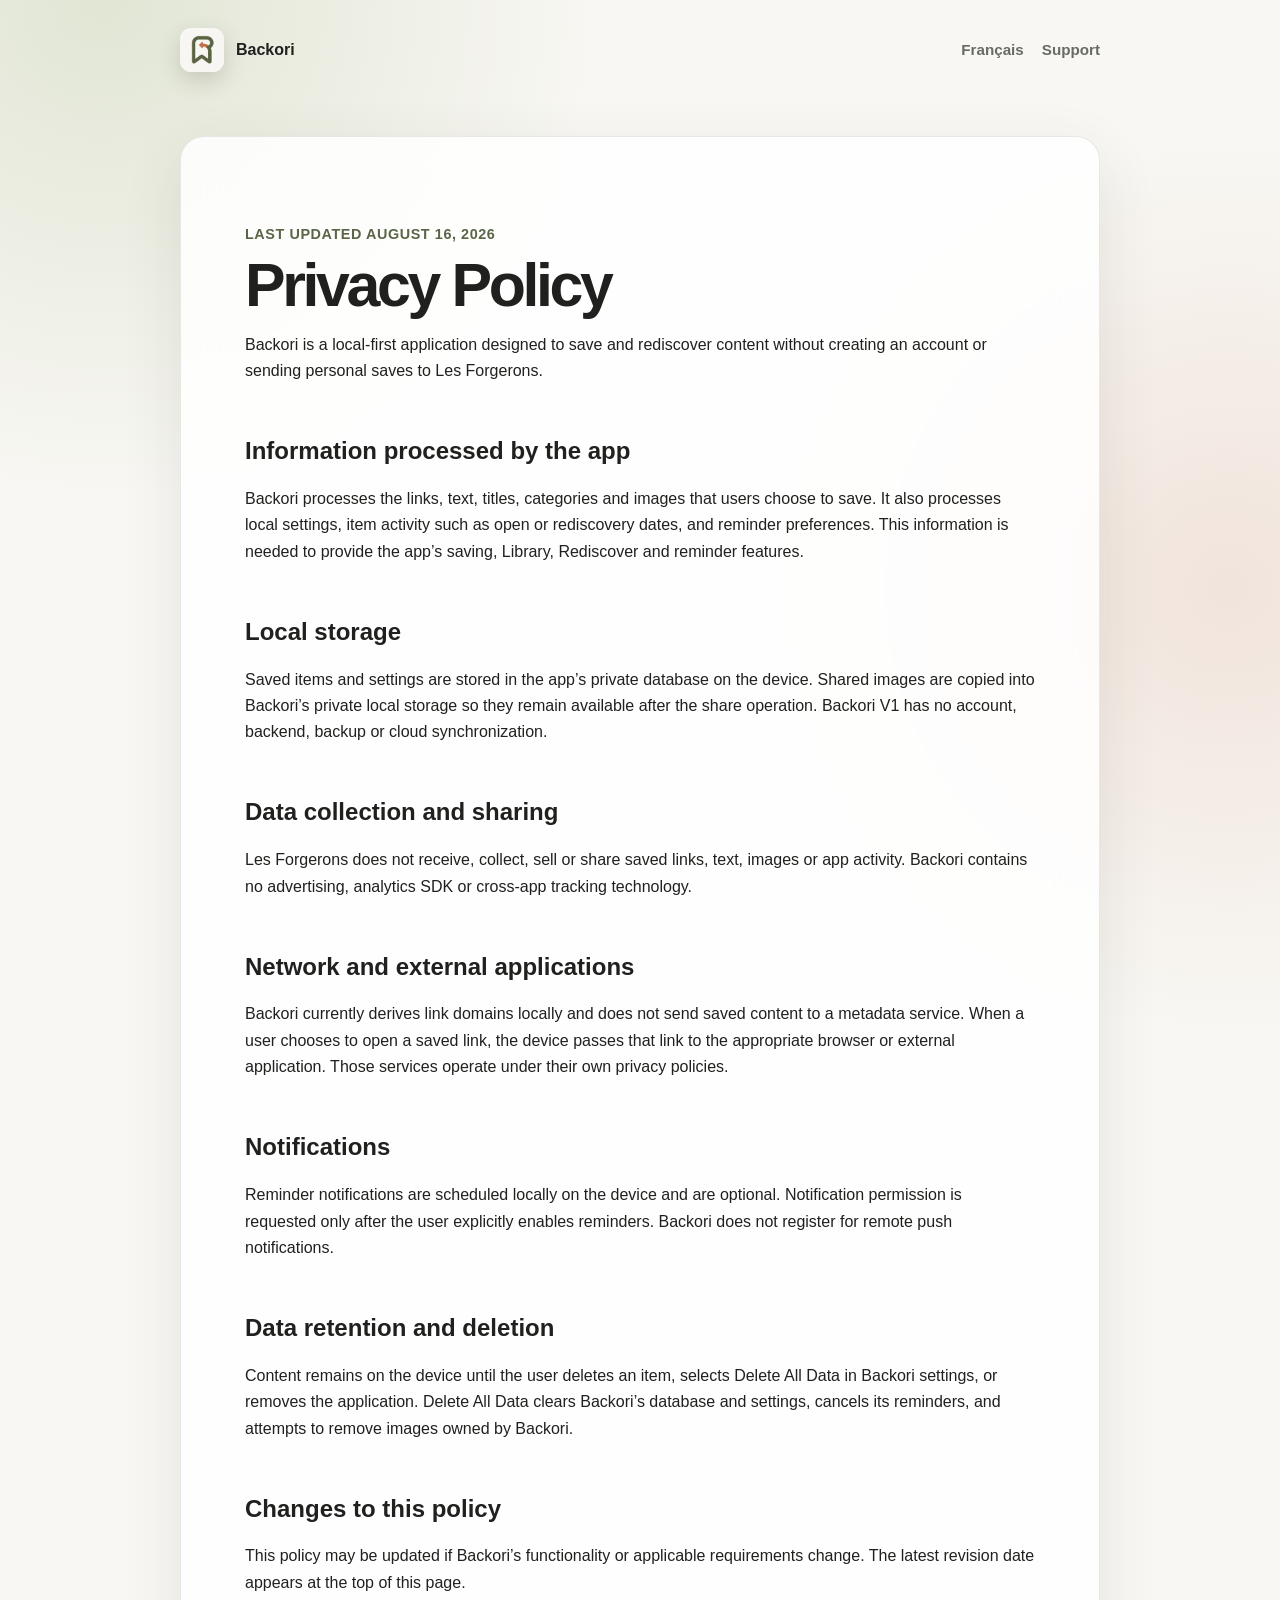
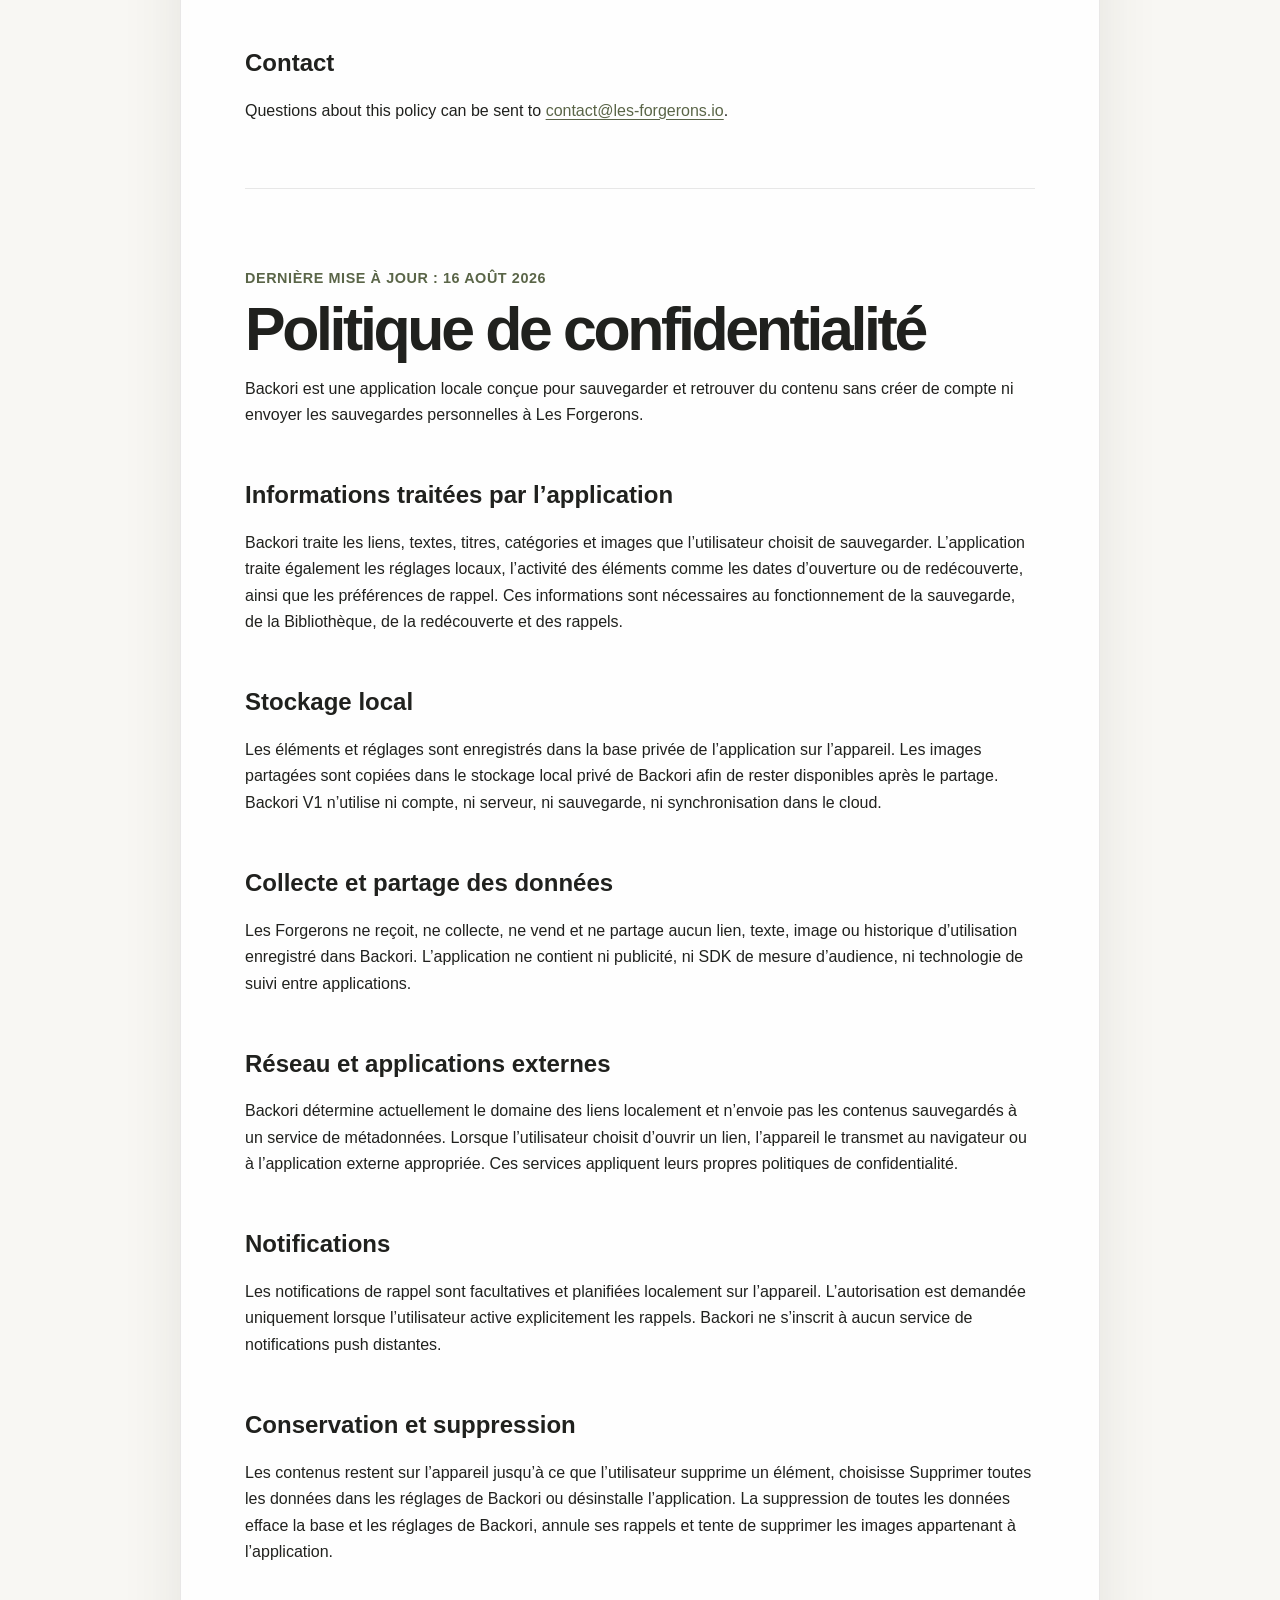
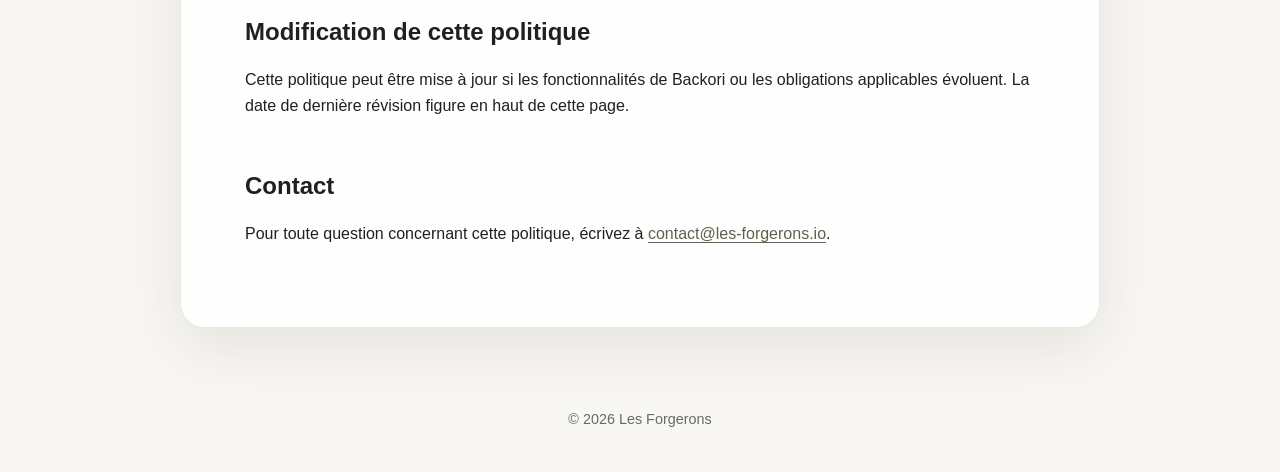
==== privacy/index.html @ 923e7c74 "Publish Backori support and privacy pages" ====
<!doctype html>
<html lang="en">
  <head>
    <meta charset="utf-8">
    <meta name="viewport" content="width=device-width, initial-scale=1">
    <meta name="description" content="Backori privacy policy.">
    <title>Privacy Policy — Backori</title>
    <link rel="icon" href="../assets/app-icon.png">
    <link rel="stylesheet" href="../styles.css">
  </head>
  <body>
    <div class="shell">
      <header>
        <a class="brand" href="../">
          <img src="../assets/app-icon.png" alt="">
          <span>Backori</span>
        </a>
        <nav aria-label="Main navigation">
          <a href="#fr">Français</a>
          <a href="../support/">Support</a>
        </nav>
      </header>

      <main class="document">
        <section class="language-block" lang="en">
          <p class="eyebrow">Last updated August 16, 2026</p>
          <h1>Privacy Policy</h1>
          <p>Backori is a local-first application designed to save and rediscover content without creating an account or sending personal saves to Les Forgerons.</p>

          <h2>Information processed by the app</h2>
          <p>Backori processes the links, text, titles, categories and images that users choose to save. It also processes local settings, item activity such as open or rediscovery dates, and reminder preferences. This information is needed to provide the app’s saving, Library, Rediscover and reminder features.</p>

          <h2>Local storage</h2>
          <p>Saved items and settings are stored in the app’s private database on the device. Shared images are copied into Backori’s private local storage so they remain available after the share operation. Backori V1 has no account, backend, backup or cloud synchronization.</p>

          <h2>Data collection and sharing</h2>
          <p>Les Forgerons does not receive, collect, sell or share saved links, text, images or app activity. Backori contains no advertising, analytics SDK or cross-app tracking technology.</p>

          <h2>Network and external applications</h2>
          <p>Backori currently derives link domains locally and does not send saved content to a metadata service. When a user chooses to open a saved link, the device passes that link to the appropriate browser or external application. Those services operate under their own privacy policies.</p>

          <h2>Notifications</h2>
          <p>Reminder notifications are scheduled locally on the device and are optional. Notification permission is requested only after the user explicitly enables reminders. Backori does not register for remote push notifications.</p>

          <h2>Data retention and deletion</h2>
          <p>Content remains on the device until the user deletes an item, selects Delete All Data in Backori settings, or removes the application. Delete All Data clears Backori’s database and settings, cancels its reminders, and attempts to remove images owned by Backori.</p>

          <h2>Changes to this policy</h2>
          <p>This policy may be updated if Backori’s functionality or applicable requirements change. The latest revision date appears at the top of this page.</p>

          <h2>Contact</h2>
          <p>Questions about this policy can be sent to <a href="mailto:contact@les-forgerons.io">contact@les-forgerons.io</a>.</p>
        </section>

        <section class="language-block" id="fr" lang="fr">
          <p class="eyebrow">Dernière mise à jour : 16 août 2026</p>
          <h1>Politique de confidentialité</h1>
          <p>Backori est une application locale conçue pour sauvegarder et retrouver du contenu sans créer de compte ni envoyer les sauvegardes personnelles à Les Forgerons.</p>

          <h2>Informations traitées par l’application</h2>
          <p>Backori traite les liens, textes, titres, catégories et images que l’utilisateur choisit de sauvegarder. L’application traite également les réglages locaux, l’activité des éléments comme les dates d’ouverture ou de redécouverte, ainsi que les préférences de rappel. Ces informations sont nécessaires au fonctionnement de la sauvegarde, de la Bibliothèque, de la redécouverte et des rappels.</p>

          <h2>Stockage local</h2>
          <p>Les éléments et réglages sont enregistrés dans la base privée de l’application sur l’appareil. Les images partagées sont copiées dans le stockage local privé de Backori afin de rester disponibles après le partage. Backori V1 n’utilise ni compte, ni serveur, ni sauvegarde, ni synchronisation dans le cloud.</p>

          <h2>Collecte et partage des données</h2>
          <p>Les Forgerons ne reçoit, ne collecte, ne vend et ne partage aucun lien, texte, image ou historique d’utilisation enregistré dans Backori. L’application ne contient ni publicité, ni SDK de mesure d’audience, ni technologie de suivi entre applications.</p>

          <h2>Réseau et applications externes</h2>
          <p>Backori détermine actuellement le domaine des liens localement et n’envoie pas les contenus sauvegardés à un service de métadonnées. Lorsque l’utilisateur choisit d’ouvrir un lien, l’appareil le transmet au navigateur ou à l’application externe appropriée. Ces services appliquent leurs propres politiques de confidentialité.</p>

          <h2>Notifications</h2>
          <p>Les notifications de rappel sont facultatives et planifiées localement sur l’appareil. L’autorisation est demandée uniquement lorsque l’utilisateur active explicitement les rappels. Backori ne s’inscrit à aucun service de notifications push distantes.</p>

          <h2>Conservation et suppression</h2>
          <p>Les contenus restent sur l’appareil jusqu’à ce que l’utilisateur supprime un élément, choisisse Supprimer toutes les données dans les réglages de Backori ou désinstalle l’application. La suppression de toutes les données efface la base et les réglages de Backori, annule ses rappels et tente de supprimer les images appartenant à l’application.</p>

          <h2>Modification de cette politique</h2>
          <p>Cette politique peut être mise à jour si les fonctionnalités de Backori ou les obligations applicables évoluent. La date de dernière révision figure en haut de cette page.</p>

          <h2>Contact</h2>
          <p>Pour toute question concernant cette politique, écrivez à <a href="mailto:contact@les-forgerons.io">contact@les-forgerons.io</a>.</p>
        </section>
      </main>

      <footer>© 2026 Les Forgerons</footer>
    </div>
  </body>
</html>
---- styles.css ----
:root {
  color-scheme: light dark;
  --background: #f8f7f3;
  --surface: rgba(255, 255, 255, 0.86);
  --text: #20211e;
  --muted: #686a63;
  --line: rgba(32, 33, 30, 0.1);
  --accent: #5a6548;
  --accent-soft: rgba(90, 101, 72, 0.11);
  --shadow: 0 20px 60px rgba(64, 68, 53, 0.11);
}

* {
  box-sizing: border-box;
}

html {
  scroll-behavior: smooth;
}

body {
  margin: 0;
  min-height: 100vh;
  color: var(--text);
  background:
    radial-gradient(circle at 8% 0%, rgba(184, 199, 158, 0.36), transparent 31rem),
    radial-gradient(circle at 96% 16%, rgba(200, 117, 85, 0.15), transparent 28rem),
    var(--background);
  font-family: -apple-system, BlinkMacSystemFont, "Segoe UI", sans-serif;
  line-height: 1.65;
}

a {
  color: var(--accent);
  text-underline-offset: 0.2em;
}

.shell {
  width: min(920px, calc(100% - 32px));
  margin: 0 auto;
}

header {
  display: flex;
  align-items: center;
  justify-content: space-between;
  gap: 24px;
  padding: 28px 0;
}

.brand {
  display: inline-flex;
  align-items: center;
  gap: 12px;
  color: var(--text);
  font-weight: 750;
  text-decoration: none;
}

.brand img {
  width: 44px;
  height: 44px;
  border-radius: 11px;
  box-shadow: 0 8px 22px rgba(64, 68, 53, 0.2);
}

nav {
  display: flex;
  gap: 18px;
  font-size: 0.95rem;
}

nav a {
  color: var(--muted);
  font-weight: 650;
  text-decoration: none;
}

.hero {
  padding: 82px 0 60px;
  text-align: center;
}

.hero img {
  width: 112px;
  height: 112px;
  border-radius: 25px;
  box-shadow: var(--shadow);
}

h1 {
  margin: 18px 0 12px;
  font-size: clamp(2.4rem, 8vw, 4.6rem);
  letter-spacing: -0.055em;
  line-height: 1;
}

.hero > p:not(.eyebrow) {
  max-width: 650px;
  margin: 7px auto 0;
  color: var(--muted);
  font-size: 1.12rem;
}

.eyebrow {
  margin: 22px 0 0;
  color: var(--accent);
  font-size: 0.9rem;
  font-weight: 750;
  letter-spacing: 0.04em;
  text-transform: uppercase;
}

.grid {
  display: grid;
  grid-template-columns: repeat(2, minmax(0, 1fr));
  gap: 20px;
  padding-bottom: 80px;
}

.card,
.document {
  border: 1px solid var(--line);
  border-radius: 24px;
  background: var(--surface);
  box-shadow: var(--shadow);
  backdrop-filter: blur(18px);
}

.card {
  padding: 30px;
  color: var(--text);
  text-decoration: none;
  transition: transform 160ms ease, border-color 160ms ease;
}

.card:hover {
  transform: translateY(-3px);
  border-color: rgba(90, 101, 72, 0.38);
}

.card h2 {
  margin: 0 0 8px;
}

.card p,
.updated {
  color: var(--muted);
}

.document {
  margin: 36px 0 80px;
  padding: clamp(26px, 6vw, 64px);
}

.document h1 {
  margin-top: 8px;
  font-size: clamp(2.2rem, 7vw, 3.8rem);
}

.document h2 {
  margin-top: 2.2em;
  line-height: 1.2;
}

.language-block + .language-block {
  margin-top: 64px;
  padding-top: 56px;
  border-top: 1px solid var(--line);
}

.callout {
  margin: 24px 0;
  padding: 18px 20px;
  border-radius: 16px;
  background: var(--accent-soft);
}

footer {
  padding: 0 0 40px;
  color: var(--muted);
  text-align: center;
  font-size: 0.9rem;
}

@media (prefers-reduced-motion: reduce) {
  html {
    scroll-behavior: auto;
  }

  .card {
    transition: none;
  }
}

@media (prefers-color-scheme: dark) {
  :root {
    --background: #161714;
    --surface: rgba(32, 33, 30, 0.88);
    --text: #f4f3ed;
    --muted: #b4b5ae;
    --line: rgba(244, 243, 237, 0.1);
    --accent: #b8c79e;
    --accent-soft: rgba(184, 199, 158, 0.12);
    --shadow: 0 20px 60px rgba(0, 0, 0, 0.3);
  }
}

@media (max-width: 640px) {
  header {
    align-items: flex-start;
  }

  nav {
    flex-direction: column;
    gap: 4px;
    text-align: right;
  }

  .hero {
    padding-top: 44px;
  }

  .grid {
    grid-template-columns: 1fr;
  }
}
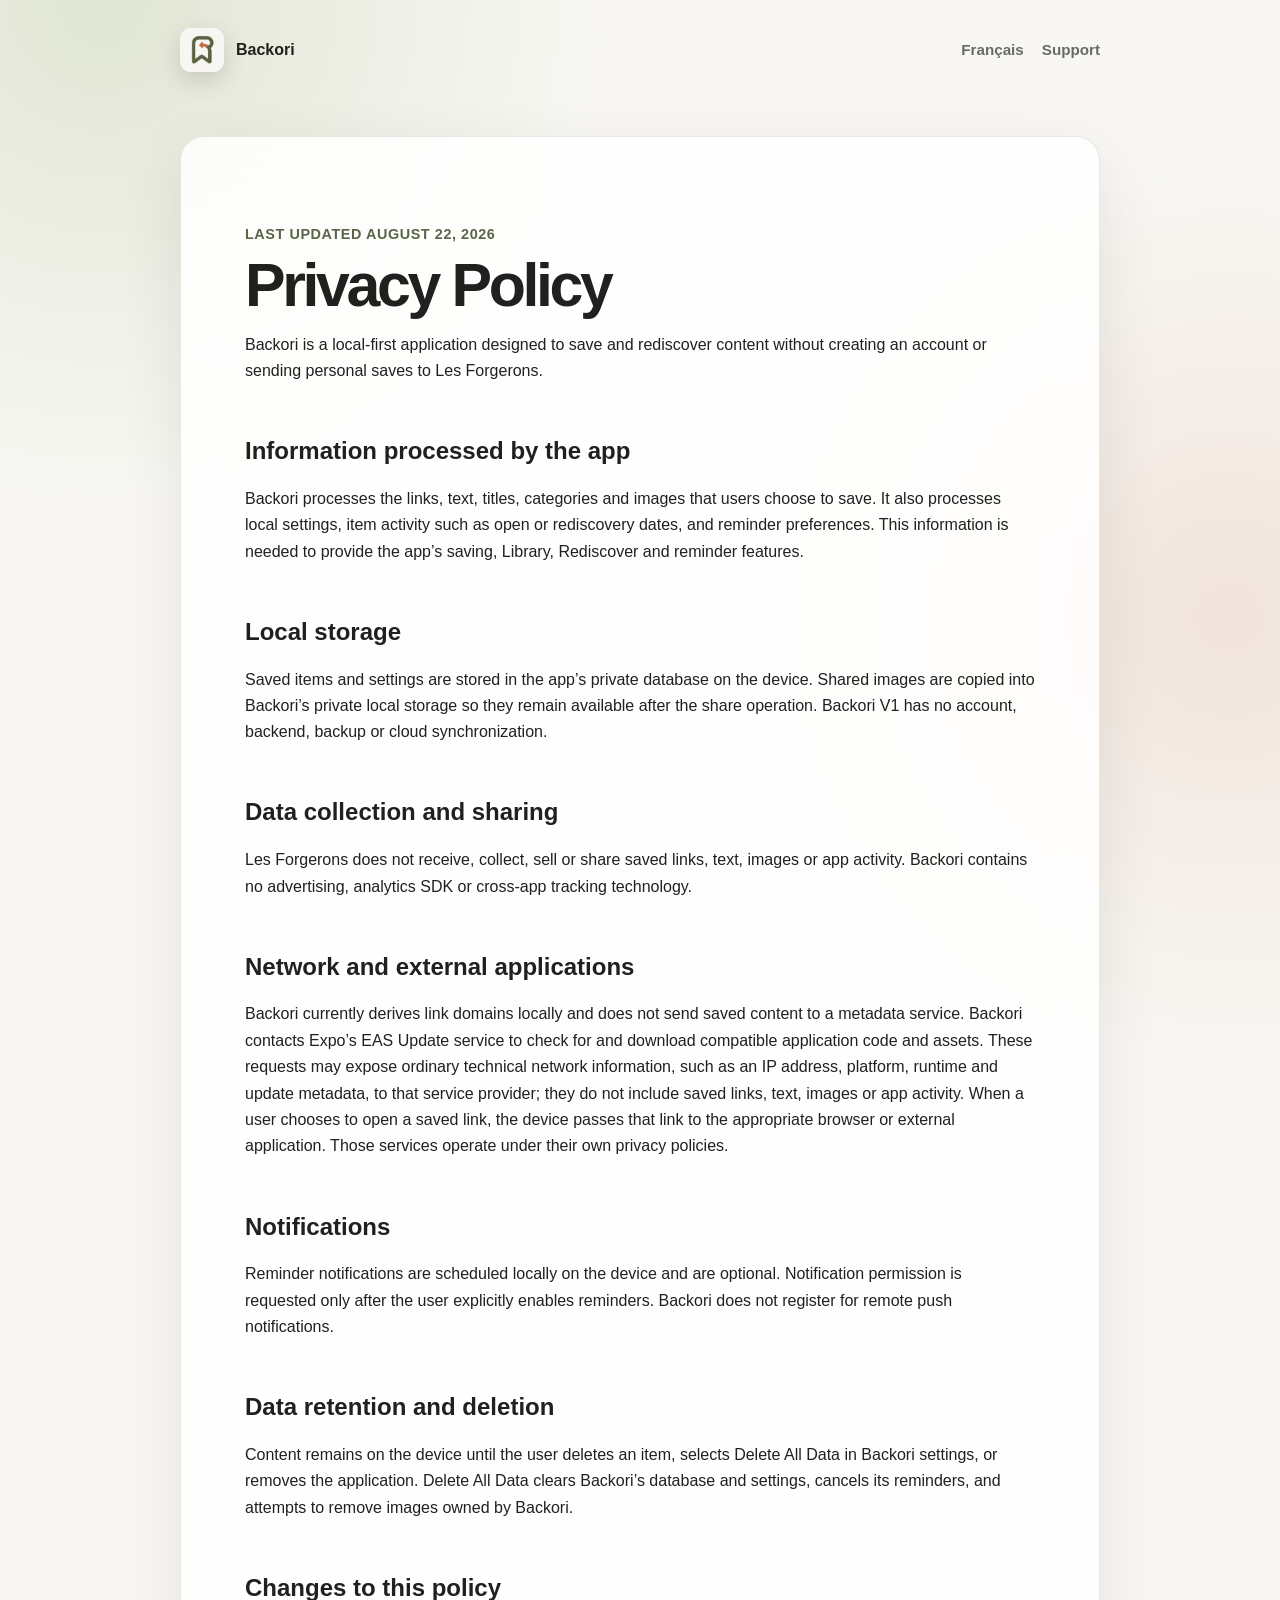
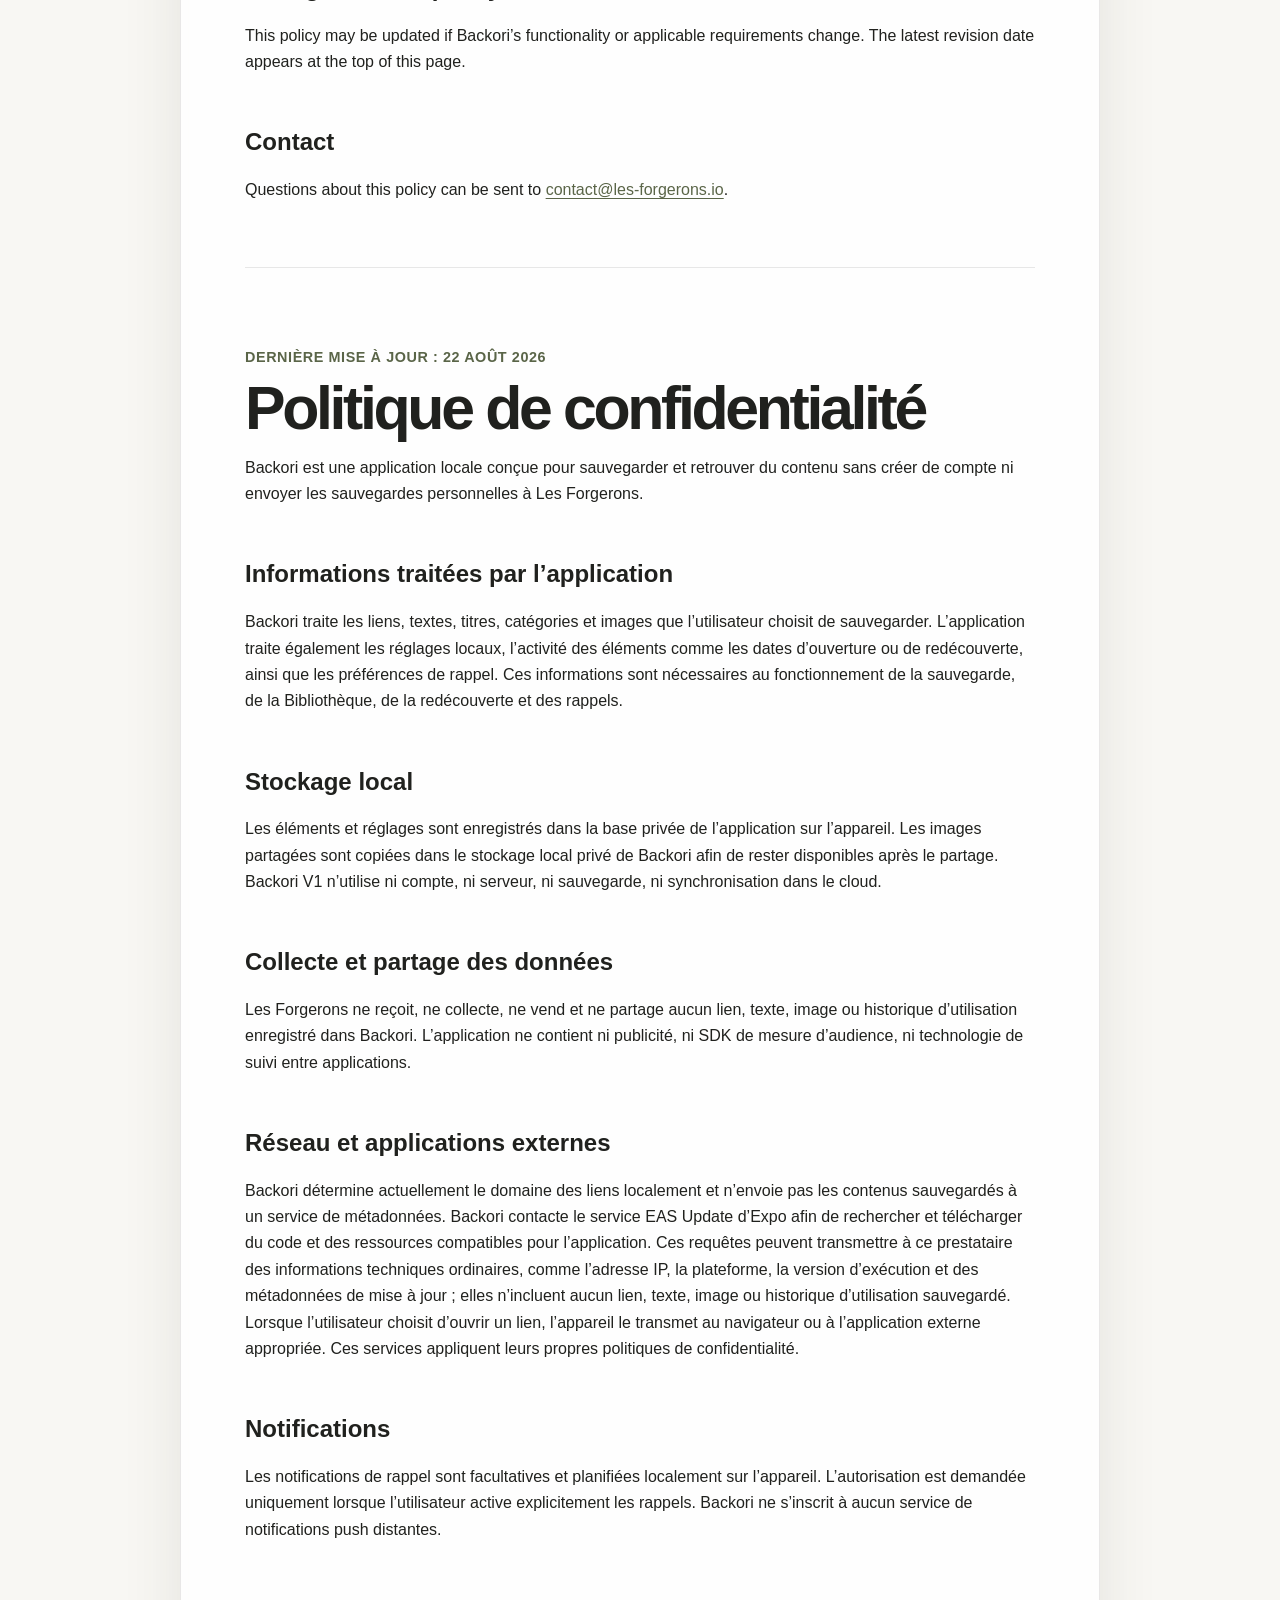
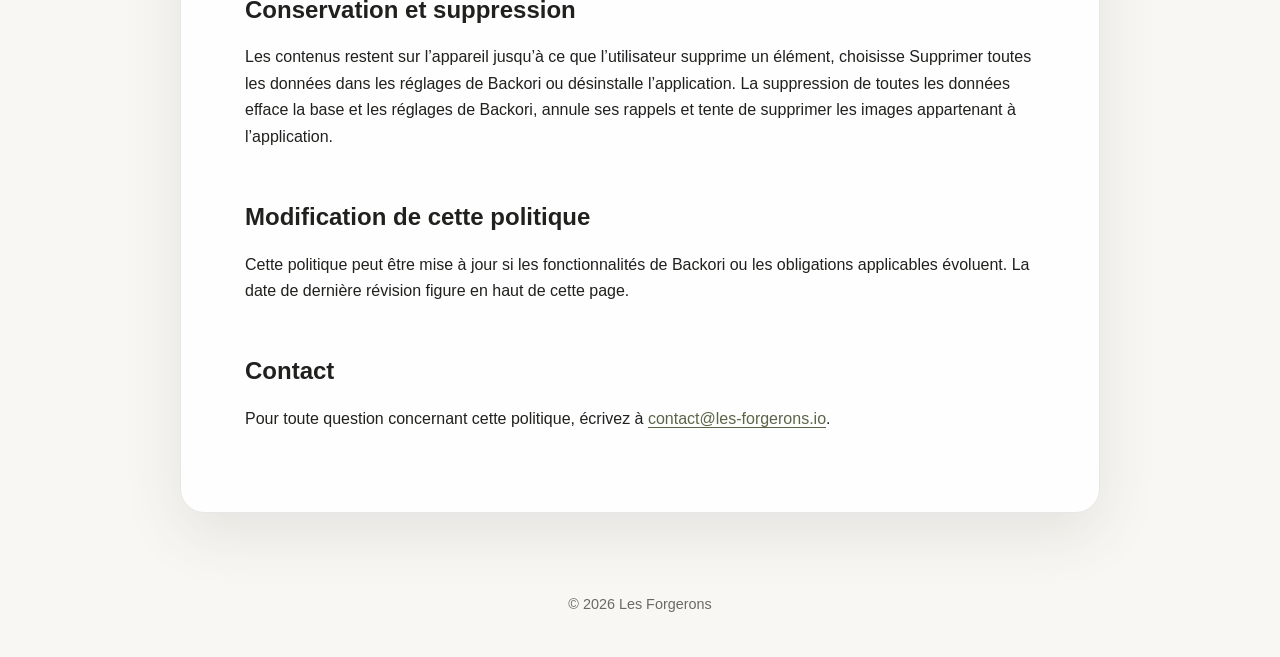
==== commit 043b6b0b: "docs: disclose EAS Update network requests" ====
--- a/privacy/index.html
+++ b/privacy/index.html
@@ -23,7 +23,7 @@
 
       <main class="document">
         <section class="language-block" lang="en">
-          <p class="eyebrow">Last updated August 16, 2026</p>
+          <p class="eyebrow">Last updated August 22, 2026</p>
           <h1>Privacy Policy</h1>
           <p>Backori is a local-first application designed to save and rediscover content without creating an account or sending personal saves to Les Forgerons.</p>
 
@@ -37,7 +37,7 @@
           <p>Les Forgerons does not receive, collect, sell or share saved links, text, images or app activity. Backori contains no advertising, analytics SDK or cross-app tracking technology.</p>
 
           <h2>Network and external applications</h2>
-          <p>Backori currently derives link domains locally and does not send saved content to a metadata service. When a user chooses to open a saved link, the device passes that link to the appropriate browser or external application. Those services operate under their own privacy policies.</p>
+          <p>Backori currently derives link domains locally and does not send saved content to a metadata service. Backori contacts Expo’s EAS Update service to check for and download compatible application code and assets. These requests may expose ordinary technical network information, such as an IP address, platform, runtime and update metadata, to that service provider; they do not include saved links, text, images or app activity. When a user chooses to open a saved link, the device passes that link to the appropriate browser or external application. Those services operate under their own privacy policies.</p>
 
           <h2>Notifications</h2>
           <p>Reminder notifications are scheduled locally on the device and are optional. Notification permission is requested only after the user explicitly enables reminders. Backori does not register for remote push notifications.</p>
@@ -53,7 +53,7 @@
         </section>
 
         <section class="language-block" id="fr" lang="fr">
-          <p class="eyebrow">Dernière mise à jour : 16 août 2026</p>
+          <p class="eyebrow">Dernière mise à jour : 22 août 2026</p>
           <h1>Politique de confidentialité</h1>
           <p>Backori est une application locale conçue pour sauvegarder et retrouver du contenu sans créer de compte ni envoyer les sauvegardes personnelles à Les Forgerons.</p>
 
@@ -67,7 +67,7 @@
           <p>Les Forgerons ne reçoit, ne collecte, ne vend et ne partage aucun lien, texte, image ou historique d’utilisation enregistré dans Backori. L’application ne contient ni publicité, ni SDK de mesure d’audience, ni technologie de suivi entre applications.</p>
 
           <h2>Réseau et applications externes</h2>
-          <p>Backori détermine actuellement le domaine des liens localement et n’envoie pas les contenus sauvegardés à un service de métadonnées. Lorsque l’utilisateur choisit d’ouvrir un lien, l’appareil le transmet au navigateur ou à l’application externe appropriée. Ces services appliquent leurs propres politiques de confidentialité.</p>
+          <p>Backori détermine actuellement le domaine des liens localement et n’envoie pas les contenus sauvegardés à un service de métadonnées. Backori contacte le service EAS Update d’Expo afin de rechercher et télécharger du code et des ressources compatibles pour l’application. Ces requêtes peuvent transmettre à ce prestataire des informations techniques ordinaires, comme l’adresse IP, la plateforme, la version d’exécution et des métadonnées de mise à jour ; elles n’incluent aucun lien, texte, image ou historique d’utilisation sauvegardé. Lorsque l’utilisateur choisit d’ouvrir un lien, l’appareil le transmet au navigateur ou à l’application externe appropriée. Ces services appliquent leurs propres politiques de confidentialité.</p>
 
           <h2>Notifications</h2>
           <p>Les notifications de rappel sont facultatives et planifiées localement sur l’appareil. L’autorisation est demandée uniquement lorsque l’utilisateur active explicitement les rappels. Backori ne s’inscrit à aucun service de notifications push distantes.</p>
